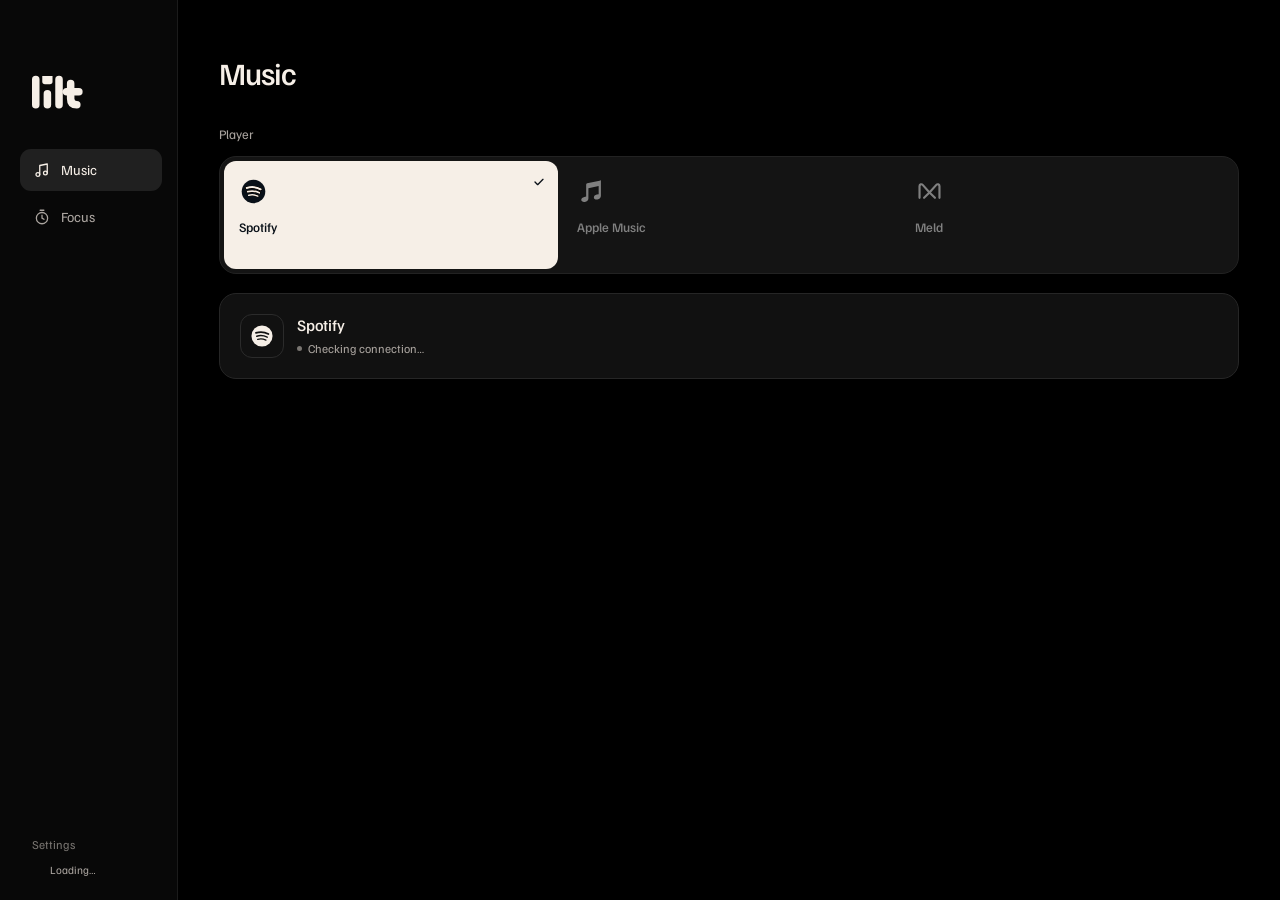
==== Resources/Web/settings.html @ 52014804 "feat: Add direct music integrations and configurable focus Add Spotify and Apple Music control, pers" ====
<!doctype html>
<html lang="en">
<head>
  <meta charset="utf-8">
  <meta name="viewport" content="width=device-width, initial-scale=1">
  <meta http-equiv="Content-Security-Policy" content="default-src 'none'; script-src 'self'; style-src 'self'; font-src 'self'; img-src 'self' data:; connect-src 'none'; base-uri 'none'; form-action 'none'">
  <title>Lilt settings</title>
  <link rel="stylesheet" href="settings.css">
  <script type="module" src="settings.js"></script>
</head>
<body>
<svg class="symbols" width="0" height="0" aria-hidden="true" focusable="false"><defs>
  <symbol id="s-wordmark" viewBox="0 0 152 100"><g fill="none" stroke="currentColor" stroke-width="22" stroke-linecap="round" stroke-linejoin="round"><path d="M11 12V86M45 54V86M79 12V86M113 24V68Q113 86 131 86M101 48H137"/></g><path d="M30 2H60V18A8 8 0 0 1 52 26H38A8 8 0 0 1 30 18Z" fill="currentColor"/></symbol>
  <symbol id="s-music" viewBox="0 0 24 24"><g fill="none" stroke="currentColor" stroke-width="1.7" stroke-linecap="round" stroke-linejoin="round"><path d="M9 18V6l10-2v12"/><circle cx="6.5" cy="18" r="2.5"/><circle cx="16.5" cy="16" r="2.5"/></g></symbol>
  <symbol id="s-focus" viewBox="0 0 24 24"><g fill="none" stroke="currentColor" stroke-width="1.7" stroke-linecap="round" stroke-linejoin="round"><circle cx="12" cy="13.5" r="7.5"/><path d="M12 9.5v4l2.6 1.6M9.5 3h5"/></g></symbol>
  <symbol id="s-check" viewBox="0 0 24 24"><path d="m6 12 4 4 8-8" fill="none" stroke="currentColor" stroke-width="2" stroke-linecap="round" stroke-linejoin="round"/></symbol>
  <symbol id="s-arrow" viewBox="0 0 24 24"><path d="M5 12h14m-6-6 6 6-6 6" fill="none" stroke="currentColor" stroke-width="1.7" stroke-linecap="round" stroke-linejoin="round"/></symbol>
  <symbol id="s-spotify" viewBox="0 0 32 32"><circle cx="16" cy="16" r="13" fill="currentColor"/><g fill="none" stroke="var(--logo-cutout, #131313)" stroke-linecap="round"><path d="M8.5 12.1c5.5-1.6 10.8-1.1 15.4 1.5" stroke-width="2.2"/><path d="M9.6 16.2c4.5-1.3 8.8-.8 12.8 1.2" stroke-width="1.9"/><path d="M10.7 20.1c3.7-.9 6.9-.6 10.1 1" stroke-width="1.6"/></g></symbol>
  <symbol id="s-appleMusic" viewBox="0 0 32 32"><path d="M24.4 4.7v17c0 2.2-1.5 3.7-3.8 4.1-2.2.4-4-.6-4-2.3 0-1.6 1.2-2.8 3.3-3.2l2-.4V11l-11.3 2.4v11c0 2.2-1.6 3.8-3.9 4.1-2.2.4-4-.6-4-2.3 0-1.6 1.3-2.8 3.4-3.2l2-.4V9.3c0-.7.4-1.2 1.1-1.3l13.7-2.9c.8-.2 1.5-.1 1.5-.4Z" fill="currentColor" transform="translate(2 -1)"/></symbol>
  <symbol id="s-meld" viewBox="0 0 32 32"><g fill="none" stroke="currentColor" stroke-width="2.4" stroke-linecap="round" stroke-linejoin="round"><path d="M5 23V10a2 2 0 0 1 3.5-1.3L16 17l7.5-8.3A2 2 0 0 1 27 10v13"/><path d="m10 23 6-6 6 6"/></g></symbol>
  <symbol id="s-brain" viewBox="0 0 24 24"><g fill="none" stroke="currentColor" stroke-width="1.6" stroke-linecap="round" stroke-linejoin="round"><path d="M12 20V5a3 3 0 0 0-5.7-1.3 3.5 3.5 0 0 0-3 5.5A4 4 0 0 0 5 16.8 3.5 3.5 0 0 0 12 20Zm0 0V5a3 3 0 0 1 5.7-1.3 3.5 3.5 0 0 1 3 5.5 4 4 0 0 1-1.7 7.6A3.5 3.5 0 0 1 12 20Z"/><path d="M7 8c3 0 3 4 0 4m10-4c-3 0-3 4 0 4M7 17h1m8 0h1"/></g></symbol>
  <symbol id="s-error" viewBox="0 0 24 24"><circle cx="12" cy="12" r="8.5" fill="none" stroke="currentColor" stroke-width="1.7"/><path d="M12 7.5v5m0 3.5v.1" stroke="currentColor" stroke-width="1.9" stroke-linecap="round"/></symbol>
</defs></svg>
<div class="settings-shell">
  <aside class="sidebar">
    <div class="brand" aria-label="Lilt"><svg aria-hidden="true"><use href="#s-wordmark"/></svg></div>
    <nav class="settings-nav" role="tablist" aria-label="Settings sections" aria-orientation="vertical">
      <span class="nav-selection" aria-hidden="true"></span>
      <button id="settings-tab-music" type="button" role="tab" aria-controls="settings-music" aria-selected="true" data-section="music"><svg aria-hidden="true"><use href="#s-music"/></svg><span>Music</span></button>
      <button id="settings-tab-focus" type="button" role="tab" aria-controls="settings-focus" aria-selected="false" tabindex="-1" data-section="focus"><svg aria-hidden="true"><use href="#s-focus"/></svg><span>Focus</span></button>
    </nav>
    <div class="sidebar-bottom"><span>Settings</span><span class="save-state" role="status" aria-live="polite"><svg aria-hidden="true"><use href="#s-check"/></svg><span data-save-state>Loading…</span></span></div>
  </aside>
  <main class="settings-main">
    <div class="section-stack">
      <section id="settings-music" class="settings-section" role="tabpanel" aria-labelledby="settings-tab-music" data-active="true">
        <h1>Music</h1>
        <fieldset class="player-fieldset">
          <legend>Player</legend>
          <div class="player-picker" role="radiogroup" aria-label="Music player">
            <span class="player-selection" aria-hidden="true"></span>
            <button type="button" class="player-option" role="radio" aria-checked="true" data-source="spotify" disabled><svg class="player-logo" aria-hidden="true"><use href="#s-spotify"/></svg><span>Spotify</span><svg class="option-check" aria-hidden="true"><use href="#s-check"/></svg></button>
            <button type="button" class="player-option" role="radio" aria-checked="false" tabindex="-1" data-source="appleMusic" disabled><svg class="player-logo" aria-hidden="true"><use href="#s-appleMusic"/></svg><span>Apple Music</span><svg class="option-check" aria-hidden="true"><use href="#s-check"/></svg></button>
            <button type="button" class="player-option" role="radio" aria-checked="false" tabindex="-1" data-source="meld" disabled><svg class="player-logo" aria-hidden="true"><use href="#s-meld"/></svg><span>Meld</span><svg class="option-check" aria-hidden="true"><use href="#s-check"/></svg></button>
          </div>
        </fieldset>
        <div class="connection-card">
          <div class="connection-heading"><span class="connection-icon"><svg aria-hidden="true"><use href="#s-spotify" data-provider-icon/></svg></span><div><h2 data-provider-name>Spotify</h2><span class="connection-status" data-status="checking"><i aria-hidden="true"></i><span data-provider-status>Checking connection…</span></span></div></div>
          <p class="connection-message" data-provider-message hidden></p>
          <div class="connection-actions"><button class="button primary" type="button" data-action="music-connect" disabled>Connect<svg aria-hidden="true"><use href="#s-arrow"/></svg></button><button class="button secondary" type="button" data-action="music-open" disabled>Open Spotify<svg aria-hidden="true"><use href="#s-arrow"/></svg></button></div>
        </div>
        <p class="context-note" data-music-busy hidden>Wait for the current player command to finish.</p>
      </section>
      <section id="settings-focus" class="settings-section" role="tabpanel" aria-labelledby="settings-tab-focus" data-active="false" aria-hidden="true" inert>
        <h1>Focus</h1>
        <form id="duration-form" class="duration-block" novalidate>
          <label for="default-minutes">Default duration</label>
          <div class="duration-editor"><input id="default-minutes" type="number" inputmode="numeric" min="1" max="180" step="1" value="25" aria-describedby="duration-error" autocomplete="off" disabled><span>min</span><button class="duration-apply" type="submit" aria-label="Save default duration" hidden><svg aria-hidden="true"><use href="#s-check"/></svg></button></div>
          <div class="duration-presets" aria-label="Default duration presets"><button type="button" data-minutes="25" aria-pressed="true" disabled>25 min</button><button type="button" data-minutes="50" aria-pressed="false" disabled>50 min</button><button type="button" data-minutes="90" aria-pressed="false" disabled>90 min</button></div>
          <p id="duration-error" class="field-error" role="alert" hidden></p>
        </form>
        <div class="focus-options">
          <div class="activity-row"><span id="activity-label">Activity</span><div class="activity-picker" role="radiogroup" aria-labelledby="activity-label"><span class="activity-selection" aria-hidden="true"></span><button type="button" role="radio" aria-checked="true" data-activity="deepWork" disabled>Deep Work</button><button type="button" role="radio" aria-checked="false" tabindex="-1" data-activity="lightWork" disabled>Light Work</button></div></div>
          <div class="integration-row"><div class="integration-label"><span class="integration-icon"><svg aria-hidden="true"><use href="#s-brain"/></svg></span><div><label id="brainfm-label" for="brainfm-toggle">Brain.fm</label><span class="integration-caption" data-brainfm-caption>Optional focus music</span></div></div><button id="brainfm-toggle" class="switch" type="button" role="switch" aria-checked="false" aria-labelledby="brainfm-label" disabled><span></span></button></div>
          <div class="integration-detail" data-brainfm-detail hidden><p data-brainfm-message></p><button class="button secondary" type="button" data-action="brainfm-permission" hidden>Allow control<svg aria-hidden="true"><use href="#s-arrow"/></svg></button><button class="button secondary" type="button" data-action="brainfm-open" hidden>Open Brain.fm<svg aria-hidden="true"><use href="#s-arrow"/></svg></button></div>
        </div>
        <p class="context-note" data-focus-locked hidden>Reset or finish your focus session to change these settings.</p>
      </section>
    </div>
    <div class="settings-error" role="alert" hidden><svg aria-hidden="true"><use href="#s-error"/></svg><span data-error-message></span></div>
  </main>
</div>
<p class="sr" role="status" aria-live="polite" data-announce></p>
</body>
</html>
---- Resources/Web/settings.css ----
@font-face{font-family:"Familjen Grotesk";src:url("familjen-grotesk.woff2") format("woff2");font-weight:400 700;font-display:block}
:root{color-scheme:dark;--canvas:#000;--surface:#111;--surface-hover:#191919;--line:#262626;--ink:#f6efe7;--muted:#aaa49f;--quiet:#797571;--focus:#e5ded6;--error:#ffb094;--selection:#f6efe7;--ease:cubic-bezier(.16,1,.3,1);font-family:"Familjen Grotesk",ui-sans-serif,system-ui,sans-serif;color:var(--ink);background:var(--canvas);-webkit-font-smoothing:antialiased;font-kerning:normal}
*,*::before,*::after{box-sizing:border-box}
html,body{width:100%;height:100%;margin:0;overflow:hidden}
body{font-size:14px;line-height:1.45;user-select:none;-webkit-user-select:none}
button,input{font:inherit;color:inherit}
button{cursor:pointer;-webkit-app-region:no-drag}
button:disabled{cursor:default}
button,input{-webkit-tap-highlight-color:transparent}
svg{display:block;width:20px;height:20px;flex:none}
.symbols{position:absolute}
[hidden]{display:none!important}
:focus-visible{outline:2px solid var(--focus);outline-offset:4px}
.sr{position:absolute;width:1px;height:1px;margin:-1px;overflow:hidden;clip-path:inset(50%);white-space:nowrap}
.settings-shell{display:grid;grid-template-columns:178px minmax(0,1fr);height:100%;min-width:0}
.sidebar{display:flex;flex-direction:column;padding:75px 15px 22px 20px;border-right:1px solid #1b1b1b;background:#080808;min-height:0}
.brand{padding:0 12px;margin-bottom:39px;color:var(--ink)}
.brand svg{width:52px;height:35px}
.settings-nav{position:relative;display:grid;gap:5px;--nav-index:0;isolation:isolate}
.nav-selection{position:absolute;inset:0 0 auto;height:42px;border-radius:11px;background:#202020;transform:translateY(calc(var(--nav-index)*47px));transition:transform 240ms cubic-bezier(.65,0,.35,1);z-index:-1}
.settings-nav button{display:flex;align-items:center;gap:10px;min-height:42px;padding:0 13px;border:0;border-radius:11px;background:transparent;color:var(--muted);text-align:left;font-size:14px;transition:color 140ms ease}
.settings-nav button svg{width:18px;height:18px}
.settings-nav button[aria-selected=true]{color:var(--ink)}
.sidebar-bottom{display:flex;flex-direction:column;gap:8px;margin-top:auto;padding:24px 12px 0;color:var(--quiet);font-size:12px}
.save-state{display:flex;align-items:center;gap:5px;color:var(--muted);font-size:11px;min-height:17px}
.save-state svg{width:13px;height:13px}
.save-state[data-state=loading] svg,.save-state[data-state=pending] svg,.save-state[data-state=error] svg{visibility:hidden}
.save-state[data-state=error]{color:var(--error)}
.settings-main{position:relative;display:flex;flex-direction:column;min-width:0;min-height:0;padding:54px 39px 26px}
.section-stack{position:relative;display:grid;grid-template-columns:minmax(0,1fr);flex:1;min-height:0;overflow-y:auto;overflow-x:hidden;scrollbar-width:thin;scrollbar-color:#333 transparent;isolation:isolate}
.settings-section{grid-area:1/1;align-self:start;min-width:0;padding:0 2px 8px;opacity:0;visibility:hidden;pointer-events:none;transform:translateY(5px);transition:opacity 100ms ease,transform 160ms var(--ease),visibility 0s linear 160ms}
.settings-section[data-active=true]{opacity:1;visibility:visible;pointer-events:auto;transform:translateY(0);transition:opacity 160ms var(--ease) 60ms,transform 220ms var(--ease) 60ms,visibility 0s}
h1{margin:0 0 34px;font-weight:500;font-size:31px;line-height:1.2;letter-spacing:-.035em}
h2{margin:0;font-size:16px;font-weight:500;line-height:1.3;letter-spacing:-.015em}
fieldset{min-width:0;margin:0;padding:0;border:0}
legend{padding:0;font-size:13px;color:var(--muted)}
.player-fieldset legend{margin-bottom:12px}
.player-picker{position:relative;display:grid;grid-template-columns:repeat(3,minmax(0,1fr));gap:4px;padding:4px;background:#141414;border:1px solid #222;border-radius:17px;isolation:isolate;--source-index:0}
.player-selection{position:absolute;top:4px;bottom:4px;left:4px;width:calc((100% - 16px)/3);background:var(--selection);border-radius:12px;transform:translateX(calc(var(--source-index)*(100% + 4px)));transition:transform 250ms cubic-bezier(.65,0,.35,1);z-index:-1}
.player-option{position:relative;display:flex;flex-direction:column;align-items:flex-start;gap:12px;min-width:0;min-height:108px;padding:16px 15px 13px;border:0;border-radius:12px;background:none;text-align:left;font-size:13px;font-weight:500;mix-blend-mode:difference;--logo-cutout:#000}
.player-option .player-logo{width:29px;height:29px}
.player-option[aria-checked=true]{color:#fff;opacity:1}
.player-option[aria-checked=false]{color:#fff;opacity:.65}
.player-option[aria-checked=false]:disabled{opacity:.5}
.player-option:focus-visible{outline-offset:-4px;outline-color:#a09a94}
.option-check{position:absolute;right:11px;top:13px;width:16px;height:16px;opacity:0;transform:scale(.8);transition:opacity 140ms ease,transform 180ms var(--ease)}
.player-option[aria-checked=true] .option-check{opacity:1;transform:scale(1)}
.player-option.is-pending .player-logo{opacity:.55}
.connection-card{margin-top:19px;padding:20px;border:1px solid var(--line);border-radius:17px;background:var(--surface)}
.connection-heading{display:flex;align-items:center;gap:13px}
.connection-icon{display:grid;place-items:center;width:44px;height:44px;border:1px solid #2b2b2b;border-radius:12px;color:var(--ink);--logo-cutout:#111}
.connection-icon svg{width:26px;height:26px}
.connection-status{display:flex;align-items:center;gap:6px;min-height:18px;margin-top:4px;color:var(--muted);font-size:12px}
.connection-status i{display:block;width:5px;height:5px;border-radius:50%;background:var(--quiet)}
.connection-status[data-status=ready] i{background:#b9d7bd}
.connection-status[data-status=permission] i,.connection-status[data-status=unavailable] i{background:var(--error)}
.connection-message{margin:17px 0 0;color:var(--muted);font-size:12px;line-height:1.55;max-width:54ch;text-wrap:pretty;user-select:text;-webkit-user-select:text}
.connection-actions{display:flex;align-items:center;gap:8px;margin-top:20px;flex-wrap:wrap}
.button{display:inline-flex;justify-content:center;align-items:center;gap:10px;min-height:35px;padding:0 12px;border:1px solid transparent;border-radius:9px;font-size:12px;font-weight:500;line-height:1.2;transition:transform 140ms var(--ease),background-color 140ms ease}
.button svg{width:14px;height:14px}
.button.primary{background:var(--ink);color:#111}
.button.secondary{background:#202020;color:var(--ink);border-color:#2c2c2c}
.button:active:not(:disabled){transform:scale(.97)}
.button:disabled{color:#87827d;background:#1b1b1b;border-color:#252525}
.context-note{margin:15px 0 0;color:var(--muted);font-size:12px;line-height:1.5;text-wrap:pretty}
.duration-block{margin:0 0 28px;padding:0}
.duration-block>label{display:block;color:var(--muted);font-size:13px}
.duration-editor{display:flex;align-items:baseline;gap:8px;margin-top:9px;min-height:73px}
.duration-editor input{width:2.25em;min-width:0;margin:0 0 0 -2px;padding:0;border:0;border-radius:6px;background:none;font-size:64px;font-weight:500;line-height:1.1;letter-spacing:-.055em;font-variant-numeric:tabular-nums;appearance:textfield;-moz-appearance:textfield;caret-color:var(--ink)}
.duration-editor input::-webkit-inner-spin-button,.duration-editor input::-webkit-outer-spin-button{appearance:none;margin:0}
.duration-editor>span{color:var(--muted);font-size:16px}
.duration-editor input:disabled{color:var(--muted)}
.duration-apply{align-self:center;display:grid;place-items:center;width:31px;height:31px;margin-left:5px;padding:0;border:1px solid #343434;border-radius:9px;background:#202020}
.duration-apply svg{width:17px;height:17px}
.duration-presets{display:flex;gap:7px;margin-top:12px}
.duration-presets button{min-height:30px;padding:0 12px;border:1px solid #292929;border-radius:999px;background:none;color:var(--muted);font-size:12px;font-variant-numeric:tabular-nums;transition:background-color 140ms ease,color 140ms ease}
.duration-presets button[aria-pressed=true]{background:#242424;color:var(--ink);border-color:#343434}
.duration-presets button:disabled{color:#817c78}
.field-error{margin:10px 0 0;color:var(--error);font-size:12px}
.focus-options{border:1px solid var(--line);border-radius:16px;background:var(--surface);padding:0 18px}
.activity-row{position:relative;display:flex;justify-content:space-between;align-items:center;gap:16px;min-height:72px;padding:15px 0}
.activity-row>span{color:var(--ink);font-size:13px}
.activity-picker{position:relative;display:grid;grid-template-columns:repeat(2,minmax(0,1fr));gap:2px;padding:3px;margin-left:auto;background:#070707;border:1px solid #242424;border-radius:10px;--activity-index:0;isolation:isolate}
.activity-selection{position:absolute;top:3px;bottom:3px;left:3px;width:calc((100% - 8px)/2);border-radius:7px;background:#2a2a2a;transform:translateX(calc(var(--activity-index)*(100% + 2px)));transition:transform 220ms cubic-bezier(.65,0,.35,1);z-index:-1}
.activity-picker button{min-height:30px;padding:0 11px;border:0;border-radius:7px;background:none;color:var(--muted);font-size:12px;white-space:nowrap}
.activity-picker button[aria-checked=true]{color:var(--ink)}
.activity-picker button:disabled{color:#817c78}
.activity-picker button:focus-visible{outline-offset:-2px}
.integration-row{display:flex;align-items:center;justify-content:space-between;gap:20px;min-height:80px;border-top:1px solid #252525;padding:15px 0}
.integration-label{display:flex;align-items:center;gap:10px;min-width:0}
.integration-icon{display:grid;place-items:center;width:31px;height:31px;border:1px solid #333;border-radius:9px;background:#1a1a1a}
.integration-icon svg{width:20px;height:20px}
.integration-label label{display:block;cursor:pointer;font-size:13px}
.integration-caption{display:block;margin-top:2px;color:var(--muted);font-size:11px}
.switch{position:relative;width:37px;height:23px;flex:none;padding:0;border:1px solid #494540;border-radius:999px;background:#272523;transition:background-color 160ms ease,border-color 160ms ease}
.switch>span{position:absolute;left:3px;top:3px;width:15px;height:15px;border-radius:50%;background:#a9a39d;transform:translateX(0);transition:transform 230ms cubic-bezier(.16,1,.3,1),background-color 160ms ease}
.switch[aria-checked=true]{background:var(--ink);border-color:var(--ink)}
.switch[aria-checked=true]>span{background:#25211e;transform:translateX(14px)}
.switch:disabled{opacity:.55}
.integration-detail{display:flex;align-items:center;justify-content:space-between;gap:14px;border-top:1px solid #252525;padding:14px 0}
.integration-detail p{margin:0;color:var(--muted);font-size:12px;line-height:1.5;text-wrap:pretty}
.integration-detail .button{flex:none}
.settings-error{display:flex;align-items:flex-start;gap:9px;margin-top:14px;padding:12px 14px;border:1px solid #52352a;border-radius:11px;background:#1e120d;color:var(--error);font-size:12px;line-height:1.45;user-select:text;-webkit-user-select:text}
.settings-error>svg{width:16px;height:16px;margin-top:1px}
.instant *, .instant *::before,.instant *::after{transition:none!important;animation:none!important}
@media (hover:hover) and (pointer:fine){
  .settings-nav button:hover{color:var(--ink)}
  .player-option[aria-checked=false]:hover:not(:disabled){opacity:1}
  .button.primary:hover:not(:disabled){background:#fff}
  .button.secondary:hover:not(:disabled),.duration-presets button:hover:not(:disabled){background:#2c2c2c;color:var(--ink)}
  .activity-picker button:hover:not(:disabled){color:var(--ink)}
  .duration-apply:hover{background:#2b2b2b}
}
@media (max-width:740px){
  .settings-shell{grid-template-columns:156px minmax(0,1fr)}
  .sidebar{padding-left:14px;padding-right:12px}
  .settings-main{padding-left:27px;padding-right:27px}
  .player-option{padding-left:12px;font-size:12px}
  .activity-row{gap:10px}
  .activity-picker button{padding:0 9px}
}
@media (max-height:560px){
  .settings-main{padding-top:47px;padding-bottom:18px}
  h1{margin-bottom:25px}
  .duration-block{margin-bottom:21px}
  .sidebar{padding-top:68px}
}
@media (prefers-reduced-motion:reduce){*,*::before,*::after{transition:none!important;animation:none!important}}
html.reduce-motion *,html.reduce-motion *::before,html.reduce-motion *::after{transition:none!important;animation:none!important}
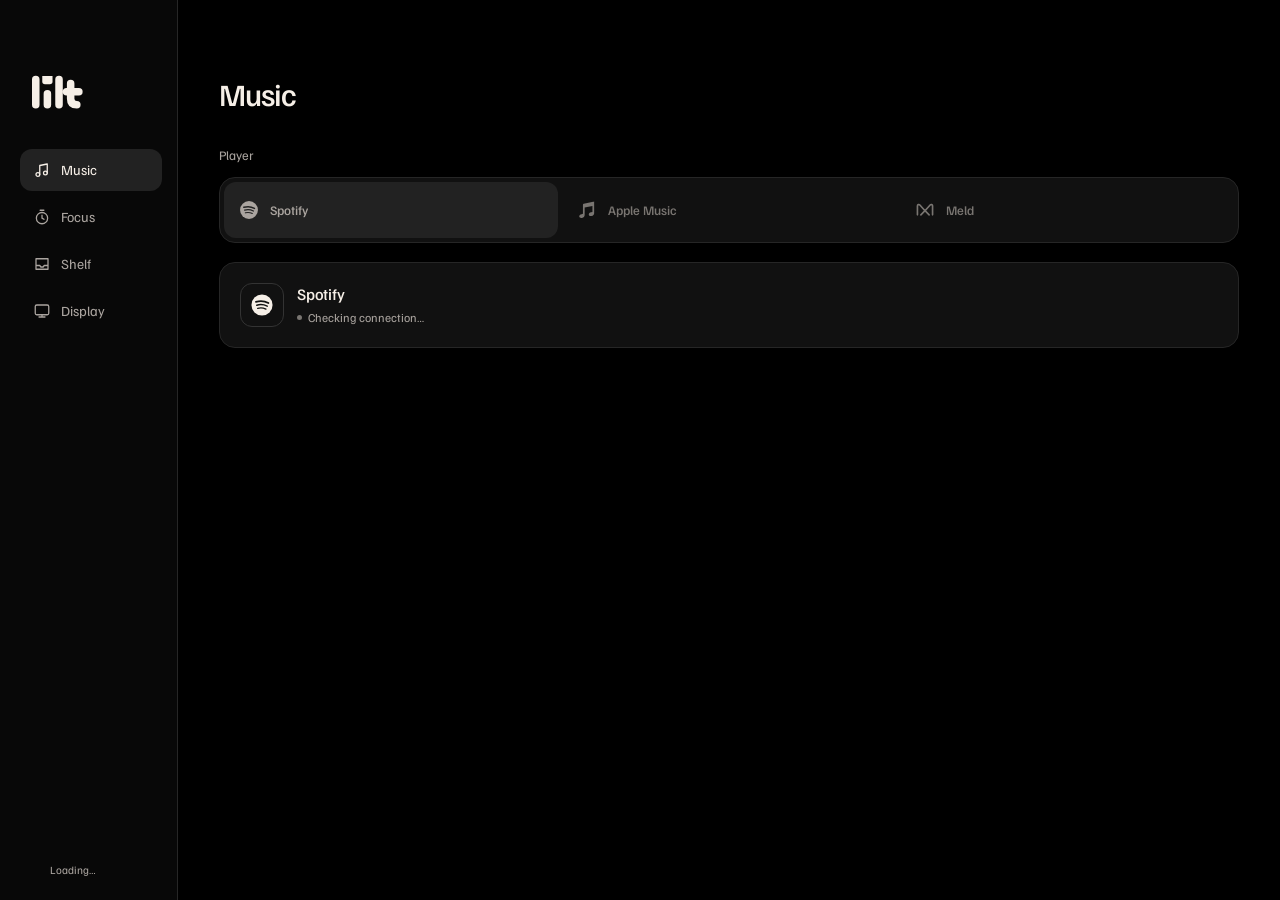
==== commit a4d60bec: "feat: Add swipe navigation and expand shelf Add focus intervals and display selection, refine settin" ====
--- a/Resources/Web/settings.html
+++ b/Resources/Web/settings.html
@@ -13,7 +13,10 @@
   <symbol id="s-wordmark" viewBox="0 0 152 100"><g fill="none" stroke="currentColor" stroke-width="22" stroke-linecap="round" stroke-linejoin="round"><path d="M11 12V86M45 54V86M79 12V86M113 24V68Q113 86 131 86M101 48H137"/></g><path d="M30 2H60V18A8 8 0 0 1 52 26H38A8 8 0 0 1 30 18Z" fill="currentColor"/></symbol>
   <symbol id="s-music" viewBox="0 0 24 24"><g fill="none" stroke="currentColor" stroke-width="1.7" stroke-linecap="round" stroke-linejoin="round"><path d="M9 18V6l10-2v12"/><circle cx="6.5" cy="18" r="2.5"/><circle cx="16.5" cy="16" r="2.5"/></g></symbol>
   <symbol id="s-focus" viewBox="0 0 24 24"><g fill="none" stroke="currentColor" stroke-width="1.7" stroke-linecap="round" stroke-linejoin="round"><circle cx="12" cy="13.5" r="7.5"/><path d="M12 9.5v4l2.6 1.6M9.5 3h5"/></g></symbol>
+  <symbol id="s-shelf" viewBox="0 0 24 24"><g fill="none" stroke="currentColor" stroke-width="1.7" stroke-linecap="round" stroke-linejoin="round"><path d="M4 5h16v14H4zM4 14h5l1.5 2h3l1.5-2h5"/></g></symbol>
+  <symbol id="s-display" viewBox="0 0 24 24"><g fill="none" stroke="currentColor" stroke-width="1.7" stroke-linecap="round" stroke-linejoin="round"><rect x="3" y="4" width="18" height="13" rx="2"/><path d="M12 17v3m-4 0h8"/></g></symbol>
   <symbol id="s-check" viewBox="0 0 24 24"><path d="m6 12 4 4 8-8" fill="none" stroke="currentColor" stroke-width="2" stroke-linecap="round" stroke-linejoin="round"/></symbol>
+  <symbol id="s-chevron" viewBox="0 0 24 24"><path d="m7 10 5 5 5-5" fill="none" stroke="currentColor" stroke-width="1.8" stroke-linecap="round" stroke-linejoin="round"/></symbol>
   <symbol id="s-arrow" viewBox="0 0 24 24"><path d="M5 12h14m-6-6 6 6-6 6" fill="none" stroke="currentColor" stroke-width="1.7" stroke-linecap="round" stroke-linejoin="round"/></symbol>
   <symbol id="s-spotify" viewBox="0 0 32 32"><circle cx="16" cy="16" r="13" fill="currentColor"/><g fill="none" stroke="var(--logo-cutout, #131313)" stroke-linecap="round"><path d="M8.5 12.1c5.5-1.6 10.8-1.1 15.4 1.5" stroke-width="2.2"/><path d="M9.6 16.2c4.5-1.3 8.8-.8 12.8 1.2" stroke-width="1.9"/><path d="M10.7 20.1c3.7-.9 6.9-.6 10.1 1" stroke-width="1.6"/></g></symbol>
   <symbol id="s-appleMusic" viewBox="0 0 32 32"><path d="M24.4 4.7v17c0 2.2-1.5 3.7-3.8 4.1-2.2.4-4-.6-4-2.3 0-1.6 1.2-2.8 3.3-3.2l2-.4V11l-11.3 2.4v11c0 2.2-1.6 3.8-3.9 4.1-2.2.4-4-.6-4-2.3 0-1.6 1.3-2.8 3.4-3.2l2-.4V9.3c0-.7.4-1.2 1.1-1.3l13.7-2.9c.8-.2 1.5-.1 1.5-.4Z" fill="currentColor" transform="translate(2 -1)"/></symbol>
@@ -28,8 +31,10 @@
       <span class="nav-selection" aria-hidden="true"></span>
       <button id="settings-tab-music" type="button" role="tab" aria-controls="settings-music" aria-selected="true" data-section="music"><svg aria-hidden="true"><use href="#s-music"/></svg><span>Music</span></button>
       <button id="settings-tab-focus" type="button" role="tab" aria-controls="settings-focus" aria-selected="false" tabindex="-1" data-section="focus"><svg aria-hidden="true"><use href="#s-focus"/></svg><span>Focus</span></button>
+      <button id="settings-tab-shelf" type="button" role="tab" aria-controls="settings-shelf" aria-selected="false" tabindex="-1" data-section="shelf"><svg aria-hidden="true"><use href="#s-shelf"/></svg><span>Shelf</span></button>
+      <button id="settings-tab-display" type="button" role="tab" aria-controls="settings-display" aria-selected="false" tabindex="-1" data-section="display"><svg aria-hidden="true"><use href="#s-display"/></svg><span>Display</span></button>
     </nav>
-    <div class="sidebar-bottom"><span>Settings</span><span class="save-state" role="status" aria-live="polite"><svg aria-hidden="true"><use href="#s-check"/></svg><span data-save-state>Loading…</span></span></div>
+    <div class="sidebar-bottom"><span class="save-state" role="status" aria-live="polite"><svg aria-hidden="true"><use href="#s-check"/></svg><span data-save-state>Loading…</span></span></div>
   </aside>
   <main class="settings-main">
     <div class="section-stack">
@@ -39,9 +44,9 @@
           <legend>Player</legend>
           <div class="player-picker" role="radiogroup" aria-label="Music player">
             <span class="player-selection" aria-hidden="true"></span>
-            <button type="button" class="player-option" role="radio" aria-checked="true" data-source="spotify" disabled><svg class="player-logo" aria-hidden="true"><use href="#s-spotify"/></svg><span>Spotify</span><svg class="option-check" aria-hidden="true"><use href="#s-check"/></svg></button>
-            <button type="button" class="player-option" role="radio" aria-checked="false" tabindex="-1" data-source="appleMusic" disabled><svg class="player-logo" aria-hidden="true"><use href="#s-appleMusic"/></svg><span>Apple Music</span><svg class="option-check" aria-hidden="true"><use href="#s-check"/></svg></button>
-            <button type="button" class="player-option" role="radio" aria-checked="false" tabindex="-1" data-source="meld" disabled><svg class="player-logo" aria-hidden="true"><use href="#s-meld"/></svg><span>Meld</span><svg class="option-check" aria-hidden="true"><use href="#s-check"/></svg></button>
+            <button type="button" class="player-option" role="radio" aria-checked="true" data-source="spotify" disabled><svg class="player-logo" aria-hidden="true"><use href="#s-spotify"/></svg><span class="player-name"><span>Spotify</span><small hidden></small></span></button>
+            <button type="button" class="player-option" role="radio" aria-checked="false" tabindex="-1" data-source="appleMusic" disabled><svg class="player-logo" aria-hidden="true"><use href="#s-appleMusic"/></svg><span class="player-name"><span>Apple Music</span><small hidden></small></span></button>
+            <button type="button" class="player-option" role="radio" aria-checked="false" tabindex="-1" data-source="meld" disabled><svg class="player-logo" aria-hidden="true"><use href="#s-meld"/></svg><span class="player-name"><span>Meld</span><small hidden></small></span></button>
           </div>
         </fieldset>
         <div class="connection-card">
@@ -59,12 +64,37 @@
           <div class="duration-presets" aria-label="Default duration presets"><button type="button" data-minutes="25" aria-pressed="true" disabled>25 min</button><button type="button" data-minutes="50" aria-pressed="false" disabled>50 min</button><button type="button" data-minutes="90" aria-pressed="false" disabled>90 min</button></div>
           <p id="duration-error" class="field-error" role="alert" hidden></p>
         </form>
-        <div class="focus-options">
+        <div class="option-card">
           <div class="activity-row"><span id="activity-label">Activity</span><div class="activity-picker" role="radiogroup" aria-labelledby="activity-label"><span class="activity-selection" aria-hidden="true"></span><button type="button" role="radio" aria-checked="true" data-activity="deepWork" disabled>Deep Work</button><button type="button" role="radio" aria-checked="false" tabindex="-1" data-activity="lightWork" disabled>Light Work</button></div></div>
           <div class="integration-row"><div class="integration-label"><span class="integration-icon"><svg aria-hidden="true"><use href="#s-brain"/></svg></span><div><label id="brainfm-label" for="brainfm-toggle">Brain.fm</label><span class="integration-caption" data-brainfm-caption>Optional focus music</span></div></div><button id="brainfm-toggle" class="switch" type="button" role="switch" aria-checked="false" aria-labelledby="brainfm-label" disabled><span></span></button></div>
-          <div class="integration-detail" data-brainfm-detail hidden><p data-brainfm-message></p><button class="button secondary" type="button" data-action="brainfm-permission" hidden>Allow control<svg aria-hidden="true"><use href="#s-arrow"/></svg></button><button class="button secondary" type="button" data-action="brainfm-open" hidden>Open Brain.fm<svg aria-hidden="true"><use href="#s-arrow"/></svg></button></div>
+          <div class="integration-detail" data-brainfm-detail data-open="false" inert><div class="integration-detail-inner"><p data-brainfm-message></p><button class="button secondary" type="button" data-action="brainfm-permission" hidden>Allow control<svg aria-hidden="true"><use href="#s-arrow"/></svg></button><button class="button secondary" type="button" data-action="brainfm-open" hidden>Open Brain.fm<svg aria-hidden="true"><use href="#s-arrow"/></svg></button></div></div>
         </div>
         <p class="context-note" data-focus-locked hidden>Reset or finish your focus session to change these settings.</p>
+      </section>
+      <section id="settings-shelf" class="settings-section" role="tabpanel" aria-labelledby="settings-tab-shelf" data-active="false" aria-hidden="true" inert>
+        <h1>Shelf</h1>
+        <div class="option-card">
+          <form class="retention-row" data-retention-form="shelfShortDays" novalidate>
+            <label id="shelf-short-label" for="shelf-short-days">New files</label>
+            <div class="menu-field"><button id="shelfShortDays-trigger" class="menu-trigger" type="button" aria-haspopup="menu" aria-expanded="false" aria-labelledby="shelf-short-label shelfShortDays-trigger" data-menu="shelfShortDays" disabled><span data-menu-value>7 days</span><svg aria-hidden="true"><use href="#s-chevron"/></svg></button><div class="settings-menu" role="menu" aria-labelledby="shelf-short-label" data-menu-for="shelfShortDays" hidden></div></div>
+            <div class="retention-control" hidden><input id="shelf-short-days" type="number" inputmode="numeric" min="1" max="3650" step="1" value="7" aria-describedby="shelf-short-error" autocomplete="off" disabled><span>days</span><button class="button secondary" type="submit" hidden>Save</button></div>
+            <p id="shelf-short-error" class="field-error" role="alert" hidden></p>
+          </form>
+          <form class="retention-row" data-retention-form="shelfLongDays" novalidate>
+            <label id="shelf-long-label" for="shelf-long-days">Kept longer</label>
+            <div class="menu-field"><button id="shelfLongDays-trigger" class="menu-trigger" type="button" aria-haspopup="menu" aria-expanded="false" aria-labelledby="shelf-long-label shelfLongDays-trigger" data-menu="shelfLongDays" disabled><span data-menu-value>30 days</span><svg aria-hidden="true"><use href="#s-chevron"/></svg></button><div class="settings-menu" role="menu" aria-labelledby="shelf-long-label" data-menu-for="shelfLongDays" hidden></div></div>
+            <div class="retention-control" hidden><input id="shelf-long-days" type="number" inputmode="numeric" min="1" max="3650" step="1" value="30" aria-describedby="shelf-long-error" autocomplete="off" disabled><span>days</span><button class="button secondary" type="submit" hidden>Save</button></div>
+            <p id="shelf-long-error" class="field-error" role="alert" hidden></p>
+          </form>
+        </div>
+        <p class="context-note">Changes apply to files added or kept longer from now on. Original files are never removed.</p>
+      </section>
+      <section id="settings-display" class="settings-section" role="tabpanel" aria-labelledby="settings-tab-display" data-active="false" aria-hidden="true" inert>
+        <h1>Display</h1>
+        <div class="option-card">
+          <div class="retention-row"><span id="display-label">Show Lilt on</span><div class="menu-field"><button id="displayID-trigger" class="menu-trigger" type="button" aria-haspopup="menu" aria-expanded="false" aria-labelledby="display-label displayID-trigger" data-menu="displayID" disabled><span data-menu-value>Automatic</span><svg aria-hidden="true"><use href="#s-chevron"/></svg></button><div class="settings-menu" role="menu" aria-labelledby="display-label" data-menu-for="displayID" hidden></div></div></div>
+        </div>
+        <p class="context-note" data-display-unavailable hidden>The selected display is disconnected. Lilt will return when it reconnects.</p>
       </section>
     </div>
     <div class="settings-error" role="alert" hidden><svg aria-hidden="true"><use href="#s-error"/></svg><span data-error-message></span></div>
--- a/Resources/Web/settings.css
+++ b/Resources/Web/settings.css
@@ -1,5 +1,5 @@
 @font-face{font-family:"Familjen Grotesk";src:url("familjen-grotesk.woff2") format("woff2");font-weight:400 700;font-display:block}
-:root{color-scheme:dark;--canvas:#000;--surface:#111;--surface-hover:#191919;--line:#262626;--ink:#f6efe7;--muted:#aaa49f;--quiet:#797571;--focus:#e5ded6;--error:#ffb094;--selection:#f6efe7;--ease:cubic-bezier(.16,1,.3,1);font-family:"Familjen Grotesk",ui-sans-serif,system-ui,sans-serif;color:var(--ink);background:var(--canvas);-webkit-font-smoothing:antialiased;font-kerning:normal}
+:root{color-scheme:dark;--canvas:#000;--surface-0:#080808;--surface:#111;--surface-2:#1a1a1a;--surface-3:#222;--surface-hover:#2a2a2a;--line:#262626;--line-strong:#333;--r-sm:8px;--r-md:12px;--r-lg:16px;--ink:#f6efe7;--muted:#aaa49f;--quiet:#797571;--focus:#e5ded6;--error:#ffb094;--ease:cubic-bezier(.16,1,.3,1);font-family:"Familjen Grotesk",ui-sans-serif,system-ui,sans-serif;color:var(--ink);background:var(--canvas);-webkit-font-smoothing:antialiased;font-kerning:normal}
 *,*::before,*::after{box-sizing:border-box}
 html,body{width:100%;height:100%;margin:0;overflow:hidden}
 body{font-size:14px;line-height:1.45;user-select:none;-webkit-user-select:none}
@@ -13,42 +13,44 @@
 :focus-visible{outline:2px solid var(--focus);outline-offset:4px}
 .sr{position:absolute;width:1px;height:1px;margin:-1px;overflow:hidden;clip-path:inset(50%);white-space:nowrap}
 .settings-shell{display:grid;grid-template-columns:178px minmax(0,1fr);height:100%;min-width:0}
-.sidebar{display:flex;flex-direction:column;padding:75px 15px 22px 20px;border-right:1px solid #1b1b1b;background:#080808;min-height:0}
+.sidebar{display:flex;flex-direction:column;padding:75px 15px 22px 20px;border-right:1px solid var(--line);background:var(--surface-0);min-height:0}
 .brand{padding:0 12px;margin-bottom:39px;color:var(--ink)}
 .brand svg{width:52px;height:35px}
 .settings-nav{position:relative;display:grid;gap:5px;--nav-index:0;isolation:isolate}
-.nav-selection{position:absolute;inset:0 0 auto;height:42px;border-radius:11px;background:#202020;transform:translateY(calc(var(--nav-index)*47px));transition:transform 240ms cubic-bezier(.65,0,.35,1);z-index:-1}
-.settings-nav button{display:flex;align-items:center;gap:10px;min-height:42px;padding:0 13px;border:0;border-radius:11px;background:transparent;color:var(--muted);text-align:left;font-size:14px;transition:color 140ms ease}
+.nav-selection{position:absolute;inset:0 0 auto;height:42px;border-radius:var(--r-md);background:var(--surface-3);transform:translateY(calc(var(--nav-index)*47px));transition:transform 240ms var(--ease);z-index:-1}
+.settings-nav button{display:flex;align-items:center;gap:10px;min-height:42px;padding:0 13px;border:0;border-radius:var(--r-md);background:transparent;color:var(--muted);text-align:left;font-size:14px;transition:color 140ms ease}
 .settings-nav button svg{width:18px;height:18px}
 .settings-nav button[aria-selected=true]{color:var(--ink)}
-.sidebar-bottom{display:flex;flex-direction:column;gap:8px;margin-top:auto;padding:24px 12px 0;color:var(--quiet);font-size:12px}
+.sidebar-bottom{margin-top:auto;padding:24px 12px 0}
 .save-state{display:flex;align-items:center;gap:5px;color:var(--muted);font-size:11px;min-height:17px}
 .save-state svg{width:13px;height:13px}
 .save-state[data-state=loading] svg,.save-state[data-state=pending] svg,.save-state[data-state=error] svg{visibility:hidden}
 .save-state[data-state=error]{color:var(--error)}
-.settings-main{position:relative;display:flex;flex-direction:column;min-width:0;min-height:0;padding:54px 39px 26px}
-.section-stack{position:relative;display:grid;grid-template-columns:minmax(0,1fr);flex:1;min-height:0;overflow-y:auto;overflow-x:hidden;scrollbar-width:thin;scrollbar-color:#333 transparent;isolation:isolate}
+.settings-main{position:relative;display:flex;flex-direction:column;min-width:0;min-height:0;padding:75px 39px 26px}
+.section-stack{position:relative;display:grid;grid-template-columns:minmax(0,1fr);flex:1;min-height:0;overflow-y:auto;overflow-x:hidden;scrollbar-width:thin;scrollbar-color:var(--line-strong) transparent;isolation:isolate}
 .settings-section{grid-area:1/1;align-self:start;min-width:0;padding:0 2px 8px;opacity:0;visibility:hidden;pointer-events:none;transform:translateY(5px);transition:opacity 100ms ease,transform 160ms var(--ease),visibility 0s linear 160ms}
-.settings-section[data-active=true]{opacity:1;visibility:visible;pointer-events:auto;transform:translateY(0);transition:opacity 160ms var(--ease) 60ms,transform 220ms var(--ease) 60ms,visibility 0s}
+.settings-section[data-active=true]{opacity:1;visibility:visible;pointer-events:auto;transform:translateY(0);transition:opacity 160ms var(--ease) 100ms,transform 220ms var(--ease) 100ms,visibility 0s}
 h1{margin:0 0 34px;font-weight:500;font-size:31px;line-height:1.2;letter-spacing:-.035em}
 h2{margin:0;font-size:16px;font-weight:500;line-height:1.3;letter-spacing:-.015em}
 fieldset{min-width:0;margin:0;padding:0;border:0}
 legend{padding:0;font-size:13px;color:var(--muted)}
 .player-fieldset legend{margin-bottom:12px}
-.player-picker{position:relative;display:grid;grid-template-columns:repeat(3,minmax(0,1fr));gap:4px;padding:4px;background:#141414;border:1px solid #222;border-radius:17px;isolation:isolate;--source-index:0}
-.player-selection{position:absolute;top:4px;bottom:4px;left:4px;width:calc((100% - 16px)/3);background:var(--selection);border-radius:12px;transform:translateX(calc(var(--source-index)*(100% + 4px)));transition:transform 250ms cubic-bezier(.65,0,.35,1);z-index:-1}
-.player-option{position:relative;display:flex;flex-direction:column;align-items:flex-start;gap:12px;min-width:0;min-height:108px;padding:16px 15px 13px;border:0;border-radius:12px;background:none;text-align:left;font-size:13px;font-weight:500;mix-blend-mode:difference;--logo-cutout:#000}
-.player-option .player-logo{width:29px;height:29px}
-.player-option[aria-checked=true]{color:#fff;opacity:1}
-.player-option[aria-checked=false]{color:#fff;opacity:.65}
-.player-option[aria-checked=false]:disabled{opacity:.5}
-.player-option:focus-visible{outline-offset:-4px;outline-color:#a09a94}
-.option-check{position:absolute;right:11px;top:13px;width:16px;height:16px;opacity:0;transform:scale(.8);transition:opacity 140ms ease,transform 180ms var(--ease)}
-.player-option[aria-checked=true] .option-check{opacity:1;transform:scale(1)}
+.player-picker{position:relative;display:grid;grid-template-columns:repeat(3,minmax(0,1fr));gap:4px;padding:4px;background:var(--surface);border:1px solid var(--line);border-radius:var(--r-lg);isolation:isolate;--source-index:0}
+.player-selection{position:absolute;top:4px;bottom:4px;left:4px;width:calc((100% - 16px)/3);background:var(--surface-3);border-radius:var(--r-md);transform:translateX(calc(var(--source-index)*(100% + 4px)));transition:transform 250ms var(--ease);z-index:-1}
+.player-option{position:relative;display:flex;align-items:center;gap:10px;min-width:0;min-height:56px;padding:8px 14px;border:0;border-radius:var(--r-md);background:none;color:var(--muted);text-align:left;font-size:13px;font-weight:500;transition:color 140ms ease;--logo-cutout:var(--surface)}
+.player-option .player-logo{width:22px;height:22px}
+.player-name{display:flex;flex-direction:column;min-width:0;line-height:1.25}
+.player-name>*{overflow:hidden;text-overflow:ellipsis;white-space:nowrap}
+.player-option[aria-checked=true]{color:var(--ink);--logo-cutout:var(--surface-3)}
+.player-option:disabled{color:var(--quiet)}
+.player-option[aria-checked=true]:disabled{color:var(--muted)}
+.player-option:focus-visible{outline-offset:-4px}
+.player-option small{color:var(--quiet);font-size:11px;font-weight:400}
+.player-option.is-missing .player-logo{opacity:.4}
 .player-option.is-pending .player-logo{opacity:.55}
-.connection-card{margin-top:19px;padding:20px;border:1px solid var(--line);border-radius:17px;background:var(--surface)}
+.connection-card{margin-top:19px;padding:20px;border:1px solid var(--line);border-radius:var(--r-lg);background:var(--surface)}
 .connection-heading{display:flex;align-items:center;gap:13px}
-.connection-icon{display:grid;place-items:center;width:44px;height:44px;border:1px solid #2b2b2b;border-radius:12px;color:var(--ink);--logo-cutout:#111}
+.connection-icon{display:grid;place-items:center;width:44px;height:44px;border:1px solid var(--line-strong);border-radius:var(--r-md);color:var(--ink);--logo-cutout:var(--surface)}
 .connection-icon svg{width:26px;height:26px}
 .connection-status{display:flex;align-items:center;gap:6px;min-height:18px;margin-top:4px;color:var(--muted);font-size:12px}
 .connection-status i{display:block;width:5px;height:5px;border-radius:50%;background:var(--quiet)}
@@ -56,71 +58,98 @@
 .connection-status[data-status=permission] i,.connection-status[data-status=unavailable] i{background:var(--error)}
 .connection-message{margin:17px 0 0;color:var(--muted);font-size:12px;line-height:1.55;max-width:54ch;text-wrap:pretty;user-select:text;-webkit-user-select:text}
 .connection-actions{display:flex;align-items:center;gap:8px;margin-top:20px;flex-wrap:wrap}
-.button{display:inline-flex;justify-content:center;align-items:center;gap:10px;min-height:35px;padding:0 12px;border:1px solid transparent;border-radius:9px;font-size:12px;font-weight:500;line-height:1.2;transition:transform 140ms var(--ease),background-color 140ms ease}
+.button{display:inline-flex;justify-content:center;align-items:center;gap:10px;min-height:35px;padding:0 12px;border:1px solid transparent;border-radius:var(--r-sm);font-size:12px;font-weight:500;line-height:1.2;transition:transform 140ms var(--ease),background-color 140ms ease}
 .button svg{width:14px;height:14px}
 .button.primary{background:var(--ink);color:#111}
-.button.secondary{background:#202020;color:var(--ink);border-color:#2c2c2c}
+.button.secondary{background:var(--surface-3);color:var(--ink);border-color:var(--line-strong)}
 .button:active:not(:disabled){transform:scale(.97)}
-.button:disabled{color:#87827d;background:#1b1b1b;border-color:#252525}
+.button:disabled{color:var(--quiet);background:var(--surface-2);border-color:var(--line)}
 .context-note{margin:15px 0 0;color:var(--muted);font-size:12px;line-height:1.5;text-wrap:pretty}
 .duration-block{margin:0 0 28px;padding:0}
 .duration-block>label{display:block;color:var(--muted);font-size:13px}
-.duration-editor{display:flex;align-items:baseline;gap:8px;margin-top:9px;min-height:73px}
-.duration-editor input{width:2.25em;min-width:0;margin:0 0 0 -2px;padding:0;border:0;border-radius:6px;background:none;font-size:64px;font-weight:500;line-height:1.1;letter-spacing:-.055em;font-variant-numeric:tabular-nums;appearance:textfield;-moz-appearance:textfield;caret-color:var(--ink)}
+.duration-editor{display:flex;align-items:baseline;gap:8px;margin-top:2px;min-height:73px}
+/* --digits is set from settings.js; ch equals one tabular digit */
+.duration-editor input{width:calc(var(--digits,2)*1ch + 4px);min-width:0;margin:0 0 0 -2px;padding:0;border:0;border-radius:var(--r-sm);background:none;font-size:64px;font-weight:500;line-height:1.1;letter-spacing:-.055em;font-variant-numeric:tabular-nums;appearance:textfield;-moz-appearance:textfield;caret-color:var(--ink)}
 .duration-editor input::-webkit-inner-spin-button,.duration-editor input::-webkit-outer-spin-button{appearance:none;margin:0}
 .duration-editor>span{color:var(--muted);font-size:16px}
 .duration-editor input:disabled{color:var(--muted)}
-.duration-apply{align-self:center;display:grid;place-items:center;width:31px;height:31px;margin-left:5px;padding:0;border:1px solid #343434;border-radius:9px;background:#202020}
+.duration-apply{align-self:center;display:grid;place-items:center;width:31px;height:31px;margin-left:5px;padding:0;border:1px solid var(--line-strong);border-radius:var(--r-sm);background:var(--surface-3)}
 .duration-apply svg{width:17px;height:17px}
-.duration-presets{display:flex;gap:7px;margin-top:12px}
-.duration-presets button{min-height:30px;padding:0 12px;border:1px solid #292929;border-radius:999px;background:none;color:var(--muted);font-size:12px;font-variant-numeric:tabular-nums;transition:background-color 140ms ease,color 140ms ease}
-.duration-presets button[aria-pressed=true]{background:#242424;color:var(--ink);border-color:#343434}
-.duration-presets button:disabled{color:#817c78}
+.duration-presets{display:inline-flex;gap:2px;margin-top:12px;padding:3px;background:var(--surface-0);border:1px solid var(--line);border-radius:calc(var(--r-sm) + 3px)}
+.duration-presets button{min-height:30px;padding:0 11px;border:0;border-radius:var(--r-sm);background:none;color:var(--muted);font-size:12px;font-variant-numeric:tabular-nums;transition:background-color 140ms ease,color 140ms ease}
+.duration-presets button[aria-pressed=true]{background:var(--surface-3);color:var(--ink)}
+.duration-presets button:disabled{color:var(--quiet)}
 .field-error{margin:10px 0 0;color:var(--error);font-size:12px}
-.focus-options{border:1px solid var(--line);border-radius:16px;background:var(--surface);padding:0 18px}
+.option-card{border:1px solid var(--line);border-radius:var(--r-lg);background:var(--surface);padding:0 18px}
+.retention-row{display:grid;grid-template-columns:minmax(0,1fr) auto;align-items:center;gap:10px 16px;min-height:78px;padding:16px 0}
+.retention-row+.retention-row{border-top:1px solid var(--line)}
+.retention-row label{font-size:13px}
+.retention-row>span{font-size:13px}
+.menu-field{position:relative}
+.menu-trigger{display:inline-flex;align-items:center;gap:6px;min-height:32px;padding:0 8px 0 11px;border:1px solid var(--line-strong);border-radius:var(--r-sm);background:var(--surface-0);font-size:13px;font-variant-numeric:tabular-nums;white-space:nowrap;transition:background-color 140ms ease}
+.menu-trigger svg{width:15px;height:15px;color:var(--muted);transition:transform 200ms var(--ease)}
+.menu-trigger[aria-expanded=true]{background:var(--surface-2)}
+.menu-trigger[aria-expanded=true] svg{transform:rotate(180deg)}
+.settings-menu{position:absolute;top:calc(100% + 6px);right:0;z-index:2;min-width:100%;width:max-content;max-width:280px;padding:4px;border:1px solid var(--line-strong);border-radius:var(--r-md);background:var(--surface-2);box-shadow:0 10px 24px rgb(0 0 0 / .5);transform-origin:top right}
+.settings-menu[inert]{pointer-events:none}
+.settings-menu button{display:flex;align-items:center;justify-content:space-between;gap:18px;width:100%;min-height:30px;padding:0 8px;border:0;border-radius:var(--r-sm);background:none;text-align:left;font-size:13px;font-variant-numeric:tabular-nums;white-space:nowrap}
+.settings-menu button:focus-visible{outline:0;background:var(--surface-hover)}
+.settings-menu button svg{width:14px;height:14px;visibility:hidden}
+.settings-menu [aria-checked=true] svg{visibility:visible}
+.settings-menu hr{height:1px;margin:4px;border:0;background:var(--line)}
+.retention-control{display:flex;align-items:center;gap:8px;color:var(--muted);font-size:13px}
+.retention-control input{width:5em;min-height:36px;padding:0 9px;border:1px solid var(--line-strong);border-radius:var(--r-sm);background:var(--surface-0);color:var(--ink);font-size:16px;font-variant-numeric:tabular-nums}
+.retention-control input:disabled{color:var(--muted)}
+.retention-row .field-error{grid-column:1/-1;margin:0}
 .activity-row{position:relative;display:flex;justify-content:space-between;align-items:center;gap:16px;min-height:72px;padding:15px 0}
 .activity-row>span{color:var(--ink);font-size:13px}
-.activity-picker{position:relative;display:grid;grid-template-columns:repeat(2,minmax(0,1fr));gap:2px;padding:3px;margin-left:auto;background:#070707;border:1px solid #242424;border-radius:10px;--activity-index:0;isolation:isolate}
-.activity-selection{position:absolute;top:3px;bottom:3px;left:3px;width:calc((100% - 8px)/2);border-radius:7px;background:#2a2a2a;transform:translateX(calc(var(--activity-index)*(100% + 2px)));transition:transform 220ms cubic-bezier(.65,0,.35,1);z-index:-1}
-.activity-picker button{min-height:30px;padding:0 11px;border:0;border-radius:7px;background:none;color:var(--muted);font-size:12px;white-space:nowrap}
+.activity-picker{position:relative;display:grid;grid-template-columns:repeat(2,minmax(0,1fr));gap:2px;padding:3px;margin-left:auto;background:var(--surface-0);border:1px solid var(--line);border-radius:calc(var(--r-sm) + 3px);--activity-index:0;isolation:isolate}
+.activity-selection{position:absolute;top:3px;bottom:3px;left:3px;width:calc((100% - 8px)/2);border-radius:var(--r-sm);background:var(--surface-3);transform:translateX(calc(var(--activity-index)*(100% + 2px)));transition:transform 220ms var(--ease);z-index:-1}
+.activity-picker button{min-height:30px;padding:0 11px;border:0;border-radius:var(--r-sm);background:none;color:var(--muted);font-size:12px;white-space:nowrap}
 .activity-picker button[aria-checked=true]{color:var(--ink)}
-.activity-picker button:disabled{color:#817c78}
+.activity-picker button:disabled{color:var(--quiet)}
 .activity-picker button:focus-visible{outline-offset:-2px}
-.integration-row{display:flex;align-items:center;justify-content:space-between;gap:20px;min-height:80px;border-top:1px solid #252525;padding:15px 0}
+.integration-row{display:flex;align-items:center;justify-content:space-between;gap:20px;min-height:80px;border-top:1px solid var(--line);padding:15px 0}
 .integration-label{display:flex;align-items:center;gap:10px;min-width:0}
-.integration-icon{display:grid;place-items:center;width:31px;height:31px;border:1px solid #333;border-radius:9px;background:#1a1a1a}
+.integration-icon{display:grid;place-items:center;width:31px;height:31px;border:1px solid var(--line-strong);border-radius:var(--r-sm);background:var(--surface-2)}
 .integration-icon svg{width:20px;height:20px}
 .integration-label label{display:block;cursor:pointer;font-size:13px}
 .integration-caption{display:block;margin-top:2px;color:var(--muted);font-size:11px}
-.switch{position:relative;width:37px;height:23px;flex:none;padding:0;border:1px solid #494540;border-radius:999px;background:#272523;transition:background-color 160ms ease,border-color 160ms ease}
-.switch>span{position:absolute;left:3px;top:3px;width:15px;height:15px;border-radius:50%;background:#a9a39d;transform:translateX(0);transition:transform 230ms cubic-bezier(.16,1,.3,1),background-color 160ms ease}
+.switch{position:relative;width:37px;height:23px;flex:none;padding:0;border:1px solid var(--line-strong);border-radius:999px;background:var(--surface-3);transition:background-color 160ms ease,border-color 160ms ease}
+.switch>span{position:absolute;left:3px;top:3px;width:15px;height:15px;border-radius:50%;background:var(--muted);transform:translateX(0);transition:transform 230ms cubic-bezier(.16,1,.3,1),background-color 160ms ease}
 .switch[aria-checked=true]{background:var(--ink);border-color:var(--ink)}
 .switch[aria-checked=true]>span{background:#25211e;transform:translateX(14px)}
 .switch:disabled{opacity:.55}
-.integration-detail{display:flex;align-items:center;justify-content:space-between;gap:14px;border-top:1px solid #252525;padding:14px 0}
+/* 0fr -> 1fr animates the row's natural height without measuring it */
+.integration-detail{display:grid;grid-template-rows:0fr;opacity:0;transition:grid-template-rows 200ms var(--ease),opacity 120ms ease}
+.integration-detail[data-open=true]{grid-template-rows:1fr;opacity:1;transition:grid-template-rows 240ms var(--ease),opacity 180ms ease 60ms}
+.integration-detail-inner{display:flex;align-items:center;justify-content:space-between;gap:14px;min-height:0;overflow:hidden;box-shadow:inset 0 1px var(--line);padding:14px 0;transition:padding 240ms var(--ease)}
+.integration-detail:not([data-open=true]) .integration-detail-inner{padding-block:0;transition:padding 200ms var(--ease)}
 .integration-detail p{margin:0;color:var(--muted);font-size:12px;line-height:1.5;text-wrap:pretty}
 .integration-detail .button{flex:none}
-.settings-error{display:flex;align-items:flex-start;gap:9px;margin-top:14px;padding:12px 14px;border:1px solid #52352a;border-radius:11px;background:#1e120d;color:var(--error);font-size:12px;line-height:1.45;user-select:text;-webkit-user-select:text}
+.settings-error{display:flex;align-items:flex-start;gap:9px;margin-top:14px;padding:12px 14px;border:1px solid #52352a;border-radius:var(--r-md);background:#1e120d;color:var(--error);font-size:12px;line-height:1.45;user-select:text;-webkit-user-select:text}
 .settings-error>svg{width:16px;height:16px;margin-top:1px}
 .instant *, .instant *::before,.instant *::after{transition:none!important;animation:none!important}
 @media (hover:hover) and (pointer:fine){
   .settings-nav button:hover{color:var(--ink)}
-  .player-option[aria-checked=false]:hover:not(:disabled){opacity:1}
+  .player-option[aria-checked=false]:hover:not(:disabled){color:var(--ink)}
   .button.primary:hover:not(:disabled){background:#fff}
-  .button.secondary:hover:not(:disabled),.duration-presets button:hover:not(:disabled){background:#2c2c2c;color:var(--ink)}
+  .button.secondary:hover:not(:disabled),.duration-presets button:hover:not(:disabled){background:var(--surface-hover);color:var(--ink)}
   .activity-picker button:hover:not(:disabled){color:var(--ink)}
-  .duration-apply:hover{background:#2b2b2b}
+  .duration-apply:hover{background:var(--surface-hover)}
+  .menu-trigger:hover:not(:disabled){background:var(--surface-2)}
+  .settings-menu button:hover{background:var(--surface-hover)}
 }
 @media (max-width:740px){
   .settings-shell{grid-template-columns:156px minmax(0,1fr)}
   .sidebar{padding-left:14px;padding-right:12px}
   .settings-main{padding-left:27px;padding-right:27px}
-  .player-option{padding-left:12px;font-size:12px}
+  .player-option{padding:8px 10px;gap:8px;font-size:12px}
   .activity-row{gap:10px}
   .activity-picker button{padding:0 9px}
 }
 @media (max-height:560px){
-  .settings-main{padding-top:47px;padding-bottom:18px}
+  .settings-main{padding-top:68px;padding-bottom:18px}
   h1{margin-bottom:25px}
   .duration-block{margin-bottom:21px}
   .sidebar{padding-top:68px}
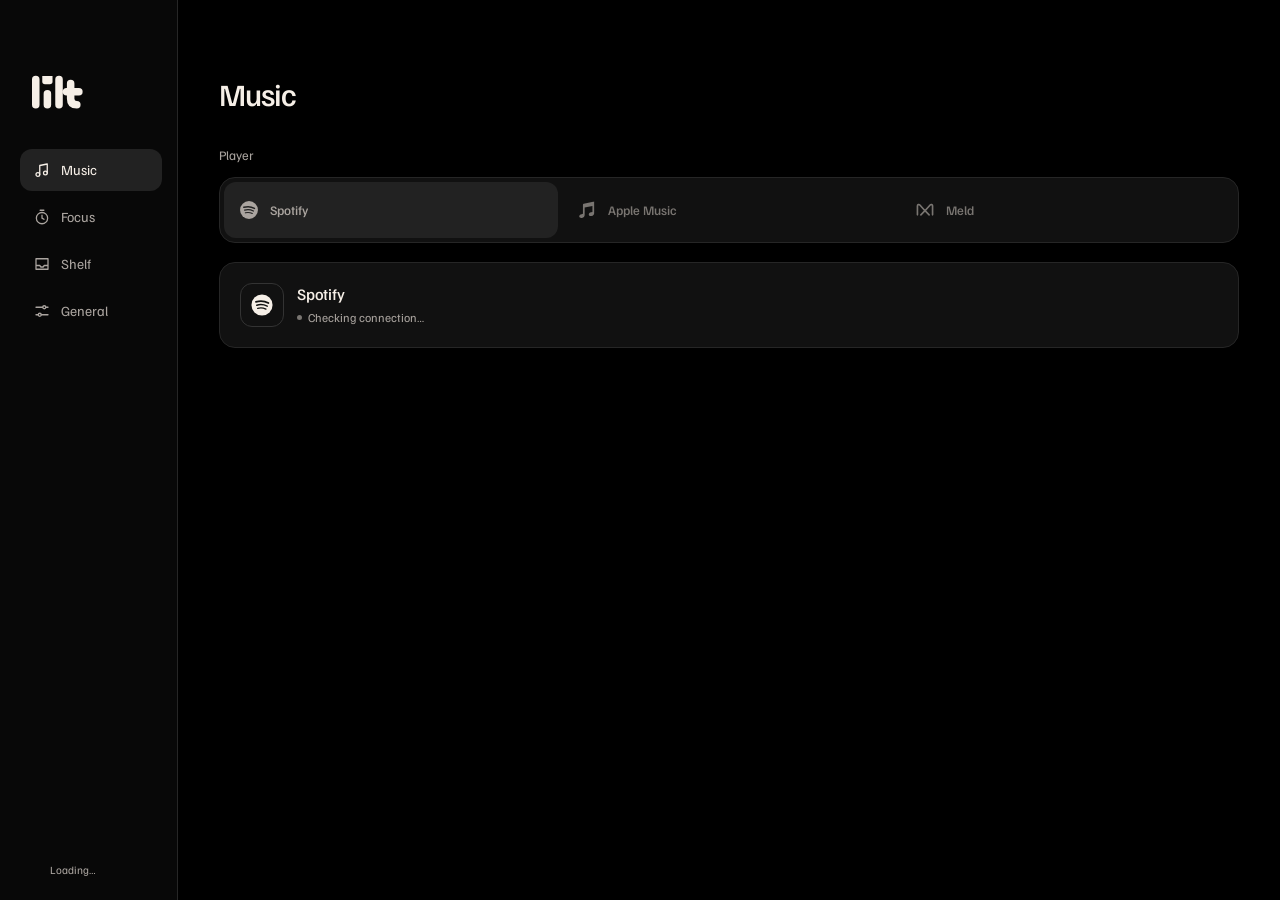
==== commit 41d13332: "feat: Add focus end sound, login item and global shortcut - Play a sound when a running focus timer " ====
--- a/Resources/Web/settings.html
+++ b/Resources/Web/settings.html
@@ -14,7 +14,7 @@
   <symbol id="s-music" viewBox="0 0 24 24"><g fill="none" stroke="currentColor" stroke-width="1.7" stroke-linecap="round" stroke-linejoin="round"><path d="M9 18V6l10-2v12"/><circle cx="6.5" cy="18" r="2.5"/><circle cx="16.5" cy="16" r="2.5"/></g></symbol>
   <symbol id="s-focus" viewBox="0 0 24 24"><g fill="none" stroke="currentColor" stroke-width="1.7" stroke-linecap="round" stroke-linejoin="round"><circle cx="12" cy="13.5" r="7.5"/><path d="M12 9.5v4l2.6 1.6M9.5 3h5"/></g></symbol>
   <symbol id="s-shelf" viewBox="0 0 24 24"><g fill="none" stroke="currentColor" stroke-width="1.7" stroke-linecap="round" stroke-linejoin="round"><path d="M4 5h16v14H4zM4 14h5l1.5 2h3l1.5-2h5"/></g></symbol>
-  <symbol id="s-display" viewBox="0 0 24 24"><g fill="none" stroke="currentColor" stroke-width="1.7" stroke-linecap="round" stroke-linejoin="round"><rect x="3" y="4" width="18" height="13" rx="2"/><path d="M12 17v3m-4 0h8"/></g></symbol>
+  <symbol id="s-general" viewBox="0 0 24 24"><g fill="none" stroke="currentColor" stroke-width="1.7" stroke-linecap="round" stroke-linejoin="round"><path d="M4 7h9m4 0h3M4 17h3m4 0h9"/><circle cx="15" cy="7" r="2"/><circle cx="9" cy="17" r="2"/></g></symbol>
   <symbol id="s-check" viewBox="0 0 24 24"><path d="m6 12 4 4 8-8" fill="none" stroke="currentColor" stroke-width="2" stroke-linecap="round" stroke-linejoin="round"/></symbol>
   <symbol id="s-chevron" viewBox="0 0 24 24"><path d="m7 10 5 5 5-5" fill="none" stroke="currentColor" stroke-width="1.8" stroke-linecap="round" stroke-linejoin="round"/></symbol>
   <symbol id="s-arrow" viewBox="0 0 24 24"><path d="M5 12h14m-6-6 6 6-6 6" fill="none" stroke="currentColor" stroke-width="1.7" stroke-linecap="round" stroke-linejoin="round"/></symbol>
@@ -32,7 +32,7 @@
       <button id="settings-tab-music" type="button" role="tab" aria-controls="settings-music" aria-selected="true" data-section="music"><svg aria-hidden="true"><use href="#s-music"/></svg><span>Music</span></button>
       <button id="settings-tab-focus" type="button" role="tab" aria-controls="settings-focus" aria-selected="false" tabindex="-1" data-section="focus"><svg aria-hidden="true"><use href="#s-focus"/></svg><span>Focus</span></button>
       <button id="settings-tab-shelf" type="button" role="tab" aria-controls="settings-shelf" aria-selected="false" tabindex="-1" data-section="shelf"><svg aria-hidden="true"><use href="#s-shelf"/></svg><span>Shelf</span></button>
-      <button id="settings-tab-display" type="button" role="tab" aria-controls="settings-display" aria-selected="false" tabindex="-1" data-section="display"><svg aria-hidden="true"><use href="#s-display"/></svg><span>Display</span></button>
+      <button id="settings-tab-general" type="button" role="tab" aria-controls="settings-general" aria-selected="false" tabindex="-1" data-section="general"><svg aria-hidden="true"><use href="#s-general"/></svg><span>General</span></button>
     </nav>
     <div class="sidebar-bottom"><span class="save-state" role="status" aria-live="polite"><svg aria-hidden="true"><use href="#s-check"/></svg><span data-save-state>Loading…</span></span></div>
   </aside>
@@ -66,6 +66,7 @@
         </form>
         <div class="option-card">
           <div class="activity-row"><span id="activity-label">Activity</span><div class="activity-picker" role="radiogroup" aria-labelledby="activity-label"><span class="activity-selection" aria-hidden="true"></span><button type="button" role="radio" aria-checked="true" data-activity="deepWork" disabled>Deep Work</button><button type="button" role="radio" aria-checked="false" tabindex="-1" data-activity="lightWork" disabled>Light Work</button></div></div>
+          <div class="toggle-row"><label id="sound-label" for="sound-toggle">Play sound when time is up</label><button id="sound-toggle" class="switch" type="button" role="switch" aria-checked="false" aria-labelledby="sound-label" data-toggle="focusSound" disabled><span></span></button></div>
           <div class="integration-row"><div class="integration-label"><span class="integration-icon"><svg aria-hidden="true"><use href="#s-brain"/></svg></span><div><label id="brainfm-label" for="brainfm-toggle">Brain.fm</label><span class="integration-caption" data-brainfm-caption>Optional focus music</span></div></div><button id="brainfm-toggle" class="switch" type="button" role="switch" aria-checked="false" aria-labelledby="brainfm-label" disabled><span></span></button></div>
           <div class="integration-detail" data-brainfm-detail data-open="false" inert><div class="integration-detail-inner"><p data-brainfm-message></p><button class="button secondary" type="button" data-action="brainfm-permission" hidden>Allow control<svg aria-hidden="true"><use href="#s-arrow"/></svg></button><button class="button secondary" type="button" data-action="brainfm-open" hidden>Open Brain.fm<svg aria-hidden="true"><use href="#s-arrow"/></svg></button></div></div>
         </div>
@@ -89,11 +90,14 @@
         </div>
         <p class="context-note">Changes apply to files added or kept longer from now on. Original files are never removed.</p>
       </section>
-      <section id="settings-display" class="settings-section" role="tabpanel" aria-labelledby="settings-tab-display" data-active="false" aria-hidden="true" inert>
-        <h1>Display</h1>
+      <section id="settings-general" class="settings-section" role="tabpanel" aria-labelledby="settings-tab-general" data-active="false" aria-hidden="true" inert>
+        <h1>General</h1>
         <div class="option-card">
           <div class="retention-row"><span id="display-label">Show Lilt on</span><div class="menu-field"><button id="displayID-trigger" class="menu-trigger" type="button" aria-haspopup="menu" aria-expanded="false" aria-labelledby="display-label displayID-trigger" data-menu="displayID" disabled><span data-menu-value>Automatic</span><svg aria-hidden="true"><use href="#s-chevron"/></svg></button><div class="settings-menu" role="menu" aria-labelledby="display-label" data-menu-for="displayID" hidden></div></div></div>
+          <div class="toggle-row"><label id="login-label" for="login-toggle">Open at login</label><button id="login-toggle" class="switch" type="button" role="switch" aria-checked="false" aria-labelledby="login-label" data-toggle="openAtLogin" disabled><span></span></button></div>
+          <div class="toggle-row"><label id="shortcut-label" for="shortcut-toggle">Open with <kbd data-shortcut-label>⌃⌥L</kbd></label><button id="shortcut-toggle" class="switch" type="button" role="switch" aria-checked="false" aria-labelledby="shortcut-label" data-toggle="shortcutEnabled" disabled><span></span></button></div>
         </div>
+        <p class="context-note" data-shortcut-conflict hidden>Another app already uses this shortcut.</p>
         <p class="context-note" data-display-unavailable hidden>The selected display is disconnected. Lilt will return when it reconnects.</p>
       </section>
     </div>
--- a/Resources/Web/settings.css
+++ b/Resources/Web/settings.css
@@ -62,7 +62,7 @@
 .button svg{width:14px;height:14px}
 .button.primary{background:var(--ink);color:#111}
 .button.secondary{background:var(--surface-3);color:var(--ink);border-color:var(--line-strong)}
-.button:active:not(:disabled){transform:scale(.97)}
+.button:active:not(:disabled){transform:scale(.96)}
 .button:disabled{color:var(--quiet);background:var(--surface-2);border-color:var(--line)}
 .context-note{margin:15px 0 0;color:var(--muted);font-size:12px;line-height:1.5;text-wrap:pretty}
 .duration-block{margin:0 0 28px;padding:0}
@@ -120,6 +120,11 @@
 .switch[aria-checked=true]{background:var(--ink);border-color:var(--ink)}
 .switch[aria-checked=true]>span{background:#25211e;transform:translateX(14px)}
 .switch:disabled{opacity:.55}
+/* Extends the 23px switch to a 41px hit area */
+.switch::before{content:"";position:absolute;inset:-9px -2px}
+.toggle-row{display:flex;justify-content:space-between;align-items:center;gap:16px;min-height:72px;padding:15px 0;border-top:1px solid var(--line);font-size:13px}
+.toggle-row label{cursor:pointer}
+kbd{margin-left:4px;padding:2px 6px;border:1px solid var(--line-strong);border-radius:6px;background:var(--surface-0);font:inherit;font-size:12px;color:var(--muted)}
 /* 0fr -> 1fr animates the row's natural height without measuring it */
 .integration-detail{display:grid;grid-template-rows:0fr;opacity:0;transition:grid-template-rows 200ms var(--ease),opacity 120ms ease}
 .integration-detail[data-open=true]{grid-template-rows:1fr;opacity:1;transition:grid-template-rows 240ms var(--ease),opacity 180ms ease 60ms}
